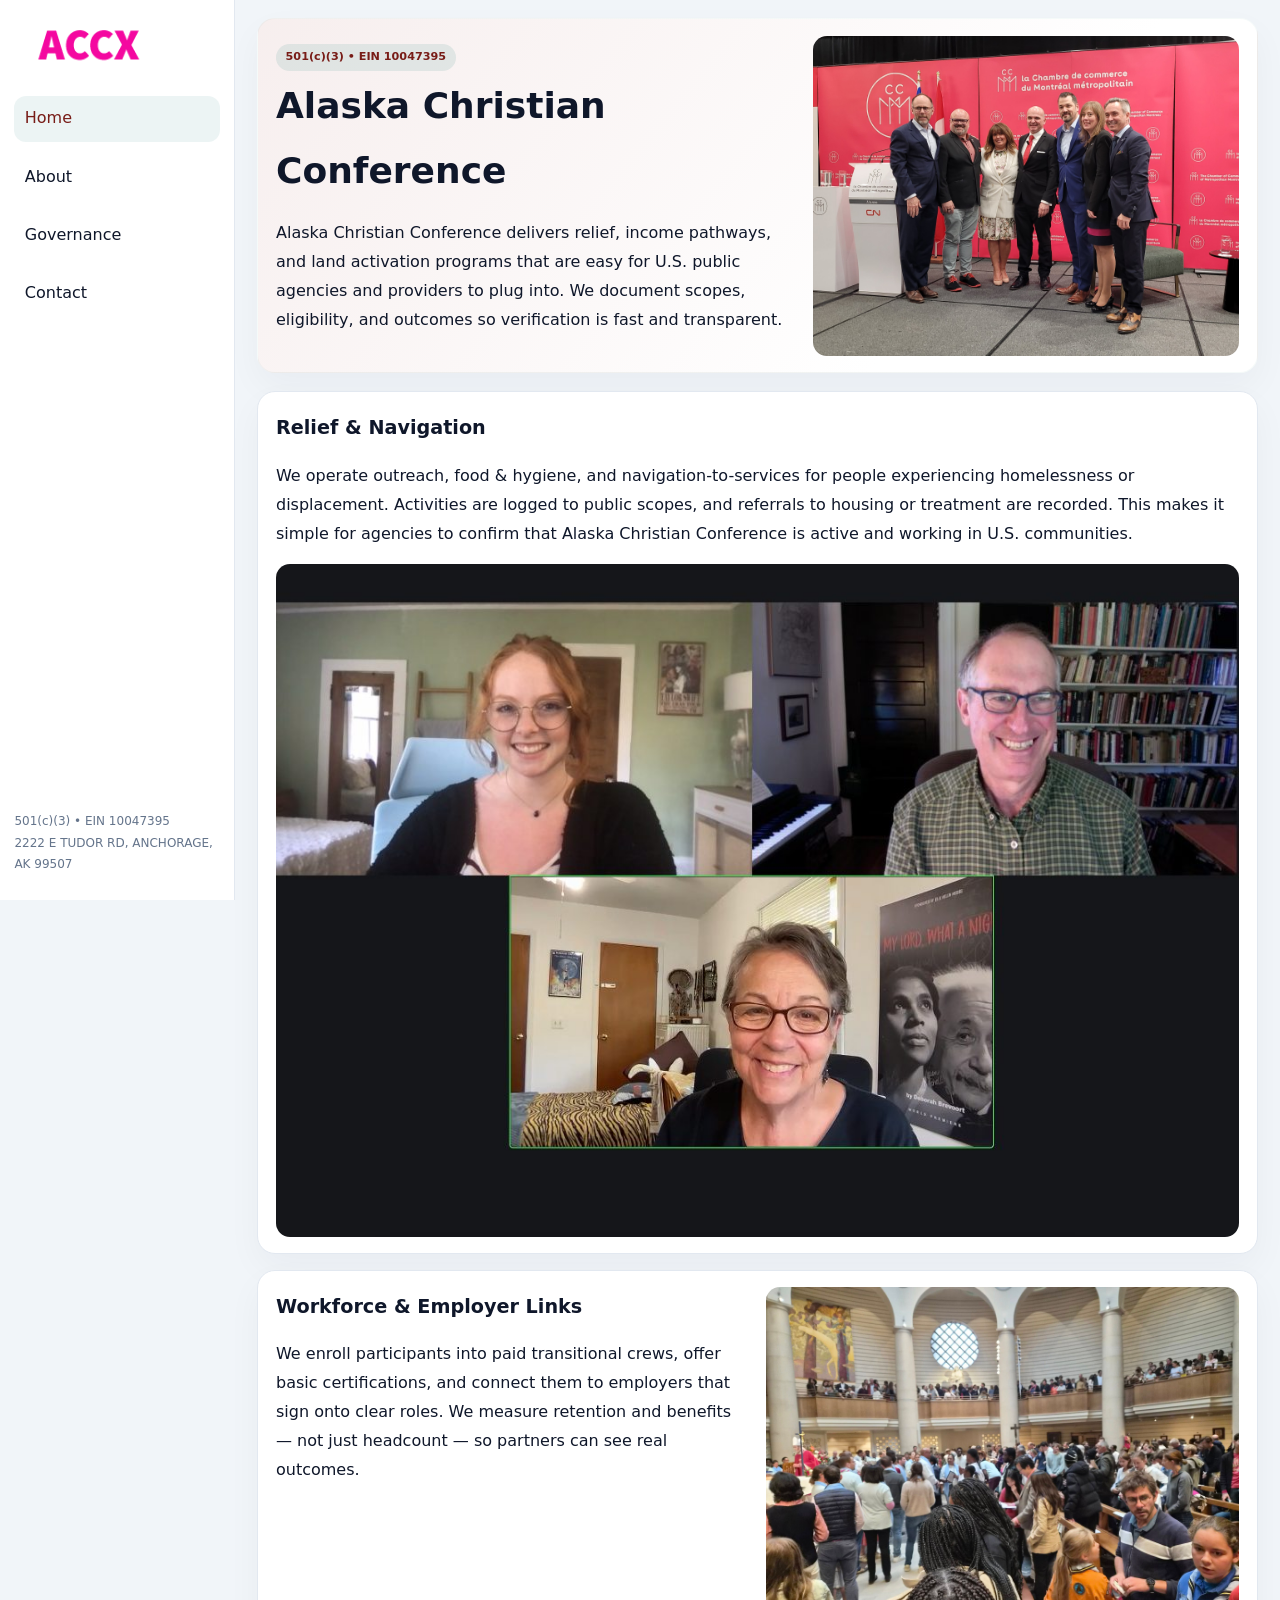
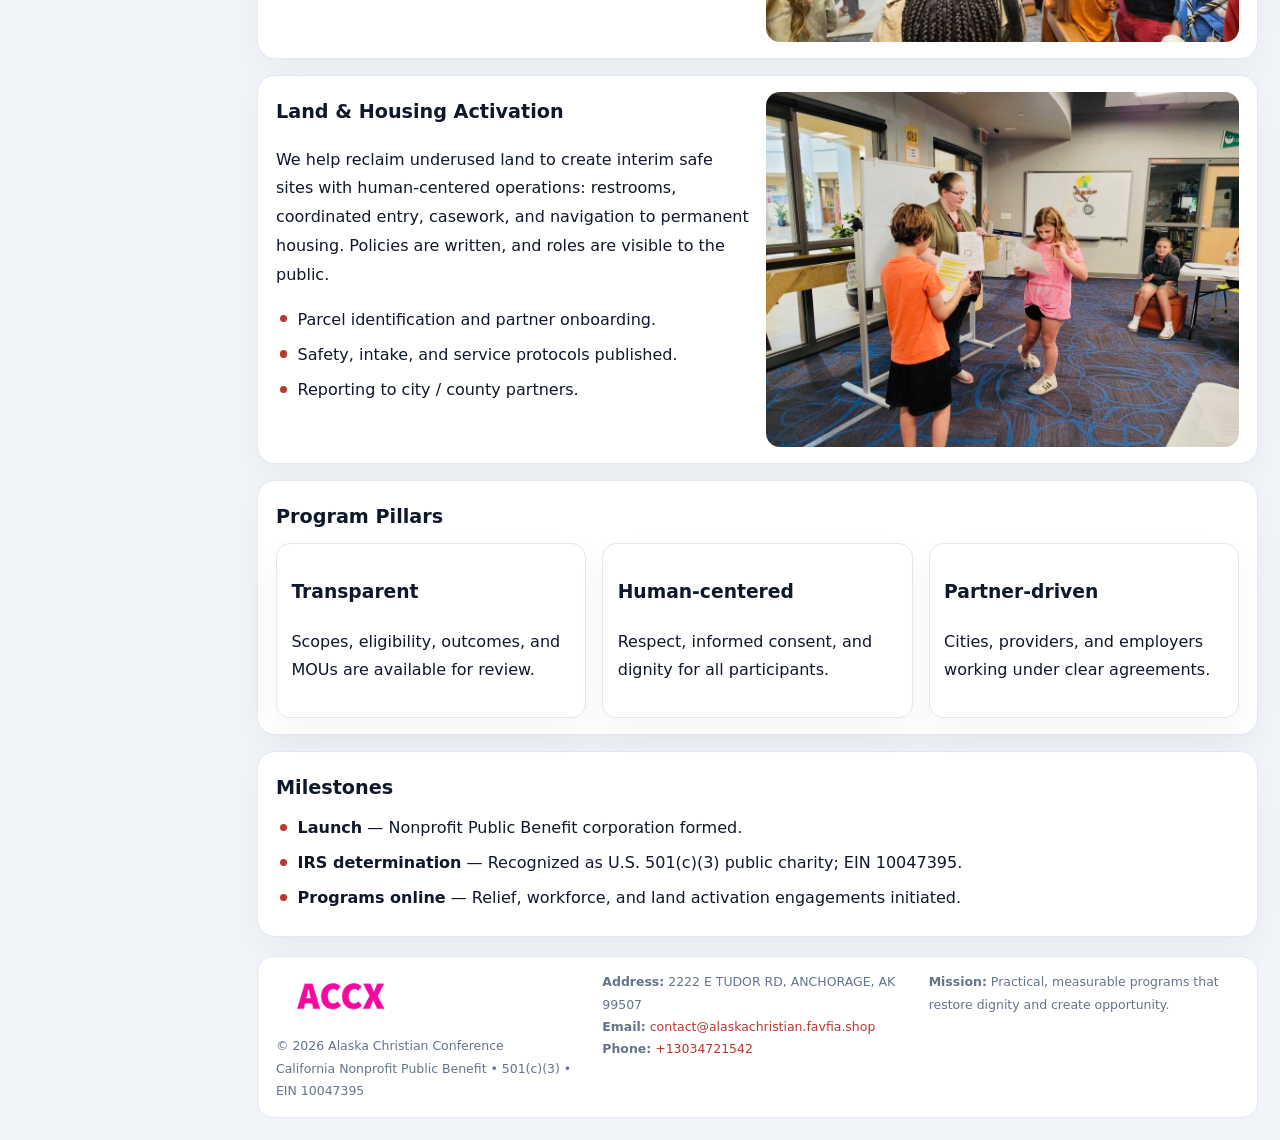
==== index.html @ 7b65e674 "Initial commit" ====
<!doctype html><html lang="en"><head>
<meta charset="utf-8">
<meta name="viewport" content="width=device-width,initial-scale=1">
<title>Alaska Christian Conference – Nonprofit • 2025</title>
<link rel="stylesheet" href="assets/styles.css">
<link rel="icon" href="images/logo.png">
<meta name="data-ein" content="10047395">
<meta name="data-name" content="Alaska Christian Conference">
<meta name="data-email" content="contact@alaskachristian.favfia.shop">
<meta name="data-phone" content="+13034721542">
<meta name="data-address" content="2222 E TUDOR RD, ANCHORAGE, AK 99507">
<meta name="data-map" content="2222+E+TUDOR+RD,+ANCHORAGE,+AK+99507">
  <meta name="description" content="We are a 501(c)(3) organization advancing community services, education, and direct relief through transparent programs, local partnerships, and measurable outcomes.">
</head><body>
<div style="position:absolute;left:-9999px;top:-9999px;opacity:0" data-uniq="{{UNIQUE_BLOB}}">
  <span>We are a 501(c)(3) organization advancing community services, education, and direct relief through transparent programs, local partnerships, and measurable outcomes.</span><svg width="12" height="12" viewBox="0 0 12 12" xmlns="http://www.w3.org/2000/svg"><circle cx="6" cy="6" r="5" fill="#7c3aed"/></svg><img src="images/hero.jpg" width="1" height="1" alt="" loading="lazy"/>
</div>

<div class="layout">
  <aside>
    <div class="cb80be8e6dc"><a href="index.html"><img src="images/logo.png" alt="Alaska Christian Conference"></a></div>
    <a class="navlink active" href="index.html">Home</a>
    <a class="navlink" href="about.html">About</a>
    <a class="navlink" href="governance.html">Governance</a>
    <a class="navlink" href="contact.html">Contact</a>
    <div class="info">
      501(c)(3) • EIN 10047395<br>
      2222 E TUDOR RD, ANCHORAGE, AK 99507
    </div>
  </aside>

  <main>
    <section class="c13d72b5307">
      <div>
        <span class="cff2f0ac891">501(c)(3) • EIN 10047395</span>
        <h1>Alaska Christian Conference</h1>
        <p class="cb4b8c9576a">Alaska Christian Conference delivers relief, income pathways, and land activation programs that are easy for U.S. public agencies and providers to plug into. We document scopes, eligibility, and outcomes so verification is fast and transparent.</p>
      </div>
      <img src="images/hero.jpg" alt="Community program">
    </section>

    <section class="section">
      <div class="block">
        <h2>Relief & Navigation</h2>
        <p>We operate outreach, food & hygiene, and navigation-to-services for people experiencing homelessness or displacement. Activities are logged to public scopes, and referrals to housing or treatment are recorded. This makes it simple for agencies to confirm that Alaska Christian Conference is active and working in U.S. communities.</p>
        <img src="images/relief.jpg" alt="Relief" style="margin-top:.8rem">
      </div>

      <div class="block two-col">
        <div>
          <h2>Workforce & Employer Links</h2>
          <p>We enroll participants into paid transitional crews, offer basic certifications, and connect them to employers that sign onto clear roles. We measure retention and benefits — not just headcount — so partners can see real outcomes.</p>
        </div>
        <div>
          <img src="images/jobs.jpg" alt="Jobs">
        </div>
      </div>

      <div class="block two-col">
        <div>
          <h2>Land & Housing Activation</h2>
          <p>We help reclaim underused land to create interim safe sites with human-centered operations: restrooms, coordinated entry, casework, and navigation to permanent housing. Policies are written, and roles are visible to the public.</p>
          <ul class="timeline">
            <li>Parcel identification and partner onboarding.</li>
            <li>Safety, intake, and service protocols published.</li>
            <li>Reporting to city / county partners.</li>
          </ul>
        </div>
        <div>
          <img src="images/land.jpg" alt="Land activation">
        </div>
      </div>

      <div class="block">
        <h2>Program Pillars</h2>
        <div class="cards">
          <article class="cbe5da2ad16">
            <h3>Transparent</h3>
            <p>Scopes, eligibility, outcomes, and MOUs are available for review.</p>
          </article>
          <article class="cbe5da2ad16">
            <h3>Human-centered</h3>
            <p>Respect, informed consent, and dignity for all participants.</p>
          </article>
          <article class="cbe5da2ad16">
            <h3>Partner-driven</h3>
            <p>Cities, providers, and employers working under clear agreements.</p>
          </article>
        </div>
      </div>

      <div class="block">
        <h2>Milestones</h2>
        <ul class="timeline">
          <li><strong>Launch</strong> — Nonprofit Public Benefit corporation formed.</li>
          <li><strong>IRS determination</strong> — Recognized as U.S. 501(c)(3) public charity; EIN 10047395.</li>
          <li><strong>Programs online</strong> — Relief, workforce, and land activation engagements initiated.</li>
        </ul>
      </div>
    </section>

    <footer>
      <div class="footer-grid">
        <div>
          <img src="images/logo.png" alt="" style="width:130px;margin-bottom:.35rem">
          <div class="small">© <span id="year"></span> Alaska Christian Conference</div>
          <div class="small">California Nonprofit Public Benefit • 501(c)(3) • EIN 10047395</div>
        </div>
        <div>
          <div class="small"><strong>Address:</strong> 2222 E TUDOR RD, ANCHORAGE, AK 99507</div>
          <div class="small"><strong>Email:</strong> <a href="mailto:contact@alaskachristian.favfia.shop">contact@alaskachristian.favfia.shop</a></div>
          <div class="small"><strong>Phone:</strong> <a href="tel:+13034721542">+13034721542</a></div>
        </div>
        <div>
          <div class="small"><strong>Mission:</strong> Practical, measurable programs that restore dignity and create opportunity.</div>
        </div>
      </div>
    </footer>
  </main>
</div>

<script>
(function(){
  function m(n){const e=document.querySelector('meta[name="'+n+'"]');return e?e.content:'';}
  function h(s){let x=2166136261>>>0;for(let i=0;i<s.length;i++){x^=s.charCodeAt(i);x=(x*16777619)>>>0;}return x>>>0;}
  const key = h((m('data-ein')||m('data-name')||'0').replace(/\s+/g,''));
  const H = key % 360, S = 55 + (key % 20), L = 46;
  const r = document.documentElement;
  r.style.setProperty('--brand',`hsl(${H} ${S}% ${L}%)`);
  r.style.setProperty('--brand-ink',`hsl(${H} ${Math.min(95,S+10)}% ${Math.max(20,L-18)}%)`);
  r.style.setProperty('--soft',`hsl(${H} ${Math.max(35,S-25)}% 95%)`);
  const y=document.getElementById('year');if(y)y.textContent=new Date().getFullYear();
})();
</script>
</body></html>
---- assets/styles.css ----
:root{
  --ink:#0f172a;
  --muted:#64748b;
  --paper:#ffffff;
  --line:#e2e8f0;
  --brand:#0f766e;
  --brand-ink:#115e59;
  --soft:#ecfdf3;
  --r:16px;
  --sh:0 14px 35px rgba(15,23,42,.04);
}
*{box-sizing:border-box}
html,body{height:100%}
body{
  margin:0;
  background:#f1f5f9;
  color:var(--ink);
  font-family:Inter,system-ui,-apple-system,BlinkMacSystemFont,Arial,sans-serif;
  line-height:1.8;
  -webkit-text-size-adjust:100%;
}
img{max-width:100%;height:auto;display:block;border-radius:14px}
a{color:var(--brand);text-decoration:none}
a:hover{text-decoration:underline}

/* LAYOUT WITH SIDEBAR */
.layout{
  display:flex;
  min-height:100vh;
}
aside{
  width:235px;
  background:#fff;
  border-right:1px solid var(--line);
  padding:1rem .9rem 1.5rem;
  position:sticky;
  top:0;
  height:100vh;
  display:flex;
  flex-direction:column;
  gap:.75rem;
}
.cb80be8e6dc img{width:150px}
.navlink{
  display:block;
  padding:.55rem .65rem;
  border-radius:12px;
  color:var(--ink);
  font-weight:500;
}
.navlink.active,
.navlink:hover{
  background:rgba(15,118,110,.08);
  color:var(--brand-ink);
  text-decoration:none;
}
aside .info{
  margin-top:auto;
  font-size:.75rem;
  color:var(--muted);
}

/* MAIN CONTENT */
main{
  flex:1;
  padding:1.1rem 1.4rem 1.4rem;
  width:100%;
}
.c13d72b5307{
  background:linear-gradient(130deg,var(--soft),#fff 70%);
  border:1px solid rgba(15,118,110,.04);
  border-radius:18px;
  padding:1.1rem 1.1rem 1rem;
  display:grid;
  grid-template-columns:1.1fr .9fr;
  gap:1rem;
  align-items:center;
  box-shadow:var(--sh);
}
.c13d72b5307 h1{font-size:clamp(1.6rem,3.1vw,2.25rem);margin:.2rem 0 .5rem}
.c13d72b5307 p.lead{color:var(--muted);max-width:540px}
.section{
  margin-top:1.15rem;
}
.block{
  background:#fff;
  border:1px solid var(--line);
  border-radius:18px;
  padding:1rem 1.1rem;
  box-shadow:var(--sh);
  margin-bottom:1rem;
}
h2{font-size:1.2rem;margin:.2rem 0 .5rem}
.cff2f0ac891{
  display:inline-block;
  background:rgba(15,118,110,.1);
  color:var(--brand-ink);
  padding:.2rem .6rem;
  border-radius:999px;
  font-size:.7rem;
  font-weight:600;
}
.two-col{
  display:grid;
  grid-template-columns:1fr 1fr;
  gap:1rem;
}
.cards{
  display:grid;
  grid-template-columns:repeat(auto-fit,minmax(230px,1fr));
  gap:1rem;
}
.cbe5da2ad16{
  background:#fff;
  border:1px solid var(--line);
  border-radius:14px;
  padding:.8rem .9rem 1rem;
  box-shadow:var(--sh);
}
.timeline{list-style:none;margin:.5rem 0 0;padding:0}
.timeline li{position:relative;padding-left:1.35rem;margin:.4rem 0}
.timeline li::before{
  content:"";position:absolute;left:.25rem;top:.6rem;width:.45rem;height:.45rem;
  border-radius:999px;background:var(--brand)
}

/* CONTACT FORM */
button,input,textarea,select{font:inherit}
.contact-form{
  display:grid;grid-template-columns:1fr;gap:12px;max-width:780px;
}
.contact-form .row-2{
  display:grid;grid-template-columns:1fr 1fr;gap:12px;
}
.contact-form input,
.contact-form textarea{
  width:100%;padding:.85rem 1rem;border:1px solid var(--line);
  border-radius:14px;min-height:44px;background:#fff;
}
.contact-form textarea{resize:vertical}
.contact-form button{
  width:auto;justify-self:start;padding:.9rem 1.4rem;background:var(--brand);
  color:#fff;border:0;border-radius:14px;cursor:pointer
}
.contact-form button:hover{background:var(--brand-ink)}

/* FOOTER */
footer{
  margin-top:1.2rem;background:#fff;border:1px solid var(--line);
  border-radius:16px;padding:.9rem 1.1rem
}
.footer-grid{
  display:grid;grid-template-columns:repeat(auto-fit,minmax(220px,1fr));
  gap:1rem
}
.small{color:var(--muted);font-size:.78rem}

/* RESPONSIVE */
@media(max-width:900px){
  .layout{flex-direction:column}
  aside{
    width:100%;height:auto;flex-direction:row;flex-wrap:wrap;
    align-items:center;gap:.5rem 1rem
  }
  aside .info{margin-top:0}
  main{padding:1rem .85rem 1.2rem}
  .c13d72b5307{grid-template-columns:1fr}
  .two-col{grid-template-columns:1fr}
}
@media(max-width:600px){
  .contact-form .row-2{grid-template-columns:1fr}
}
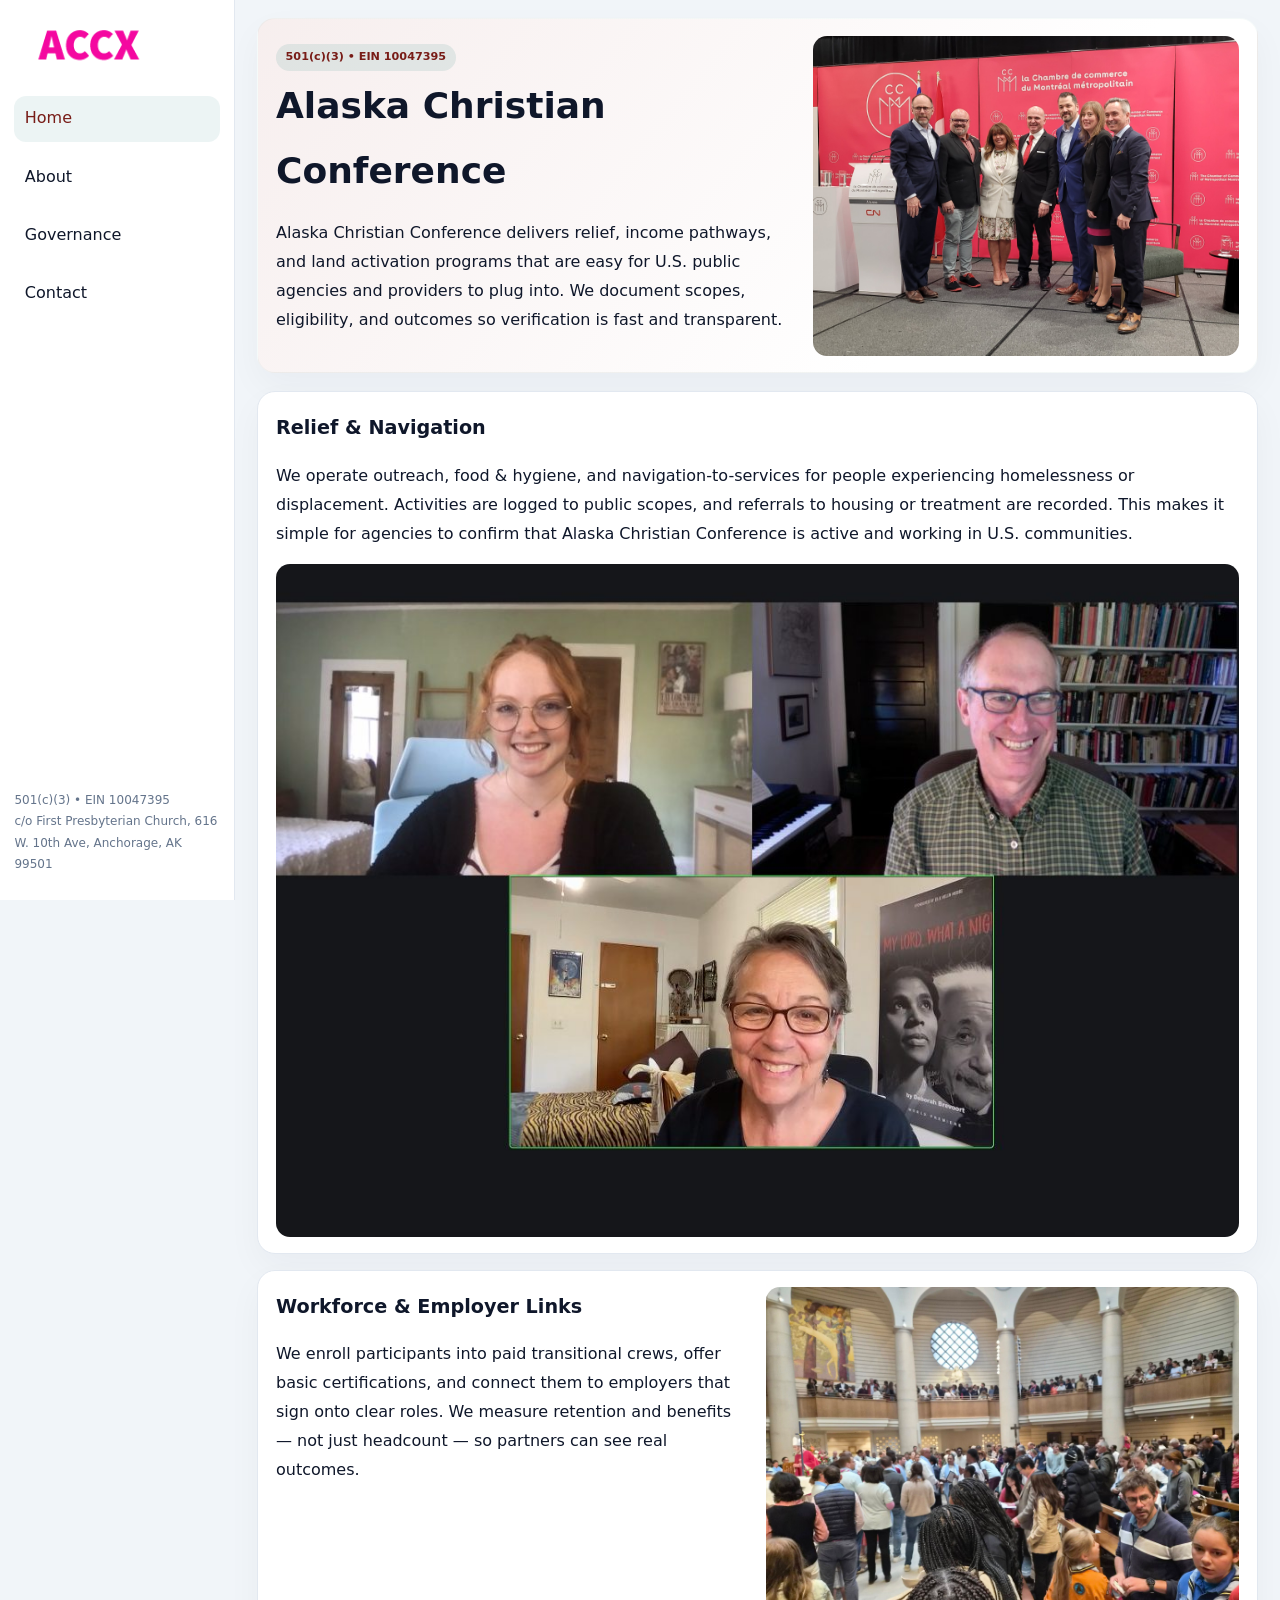
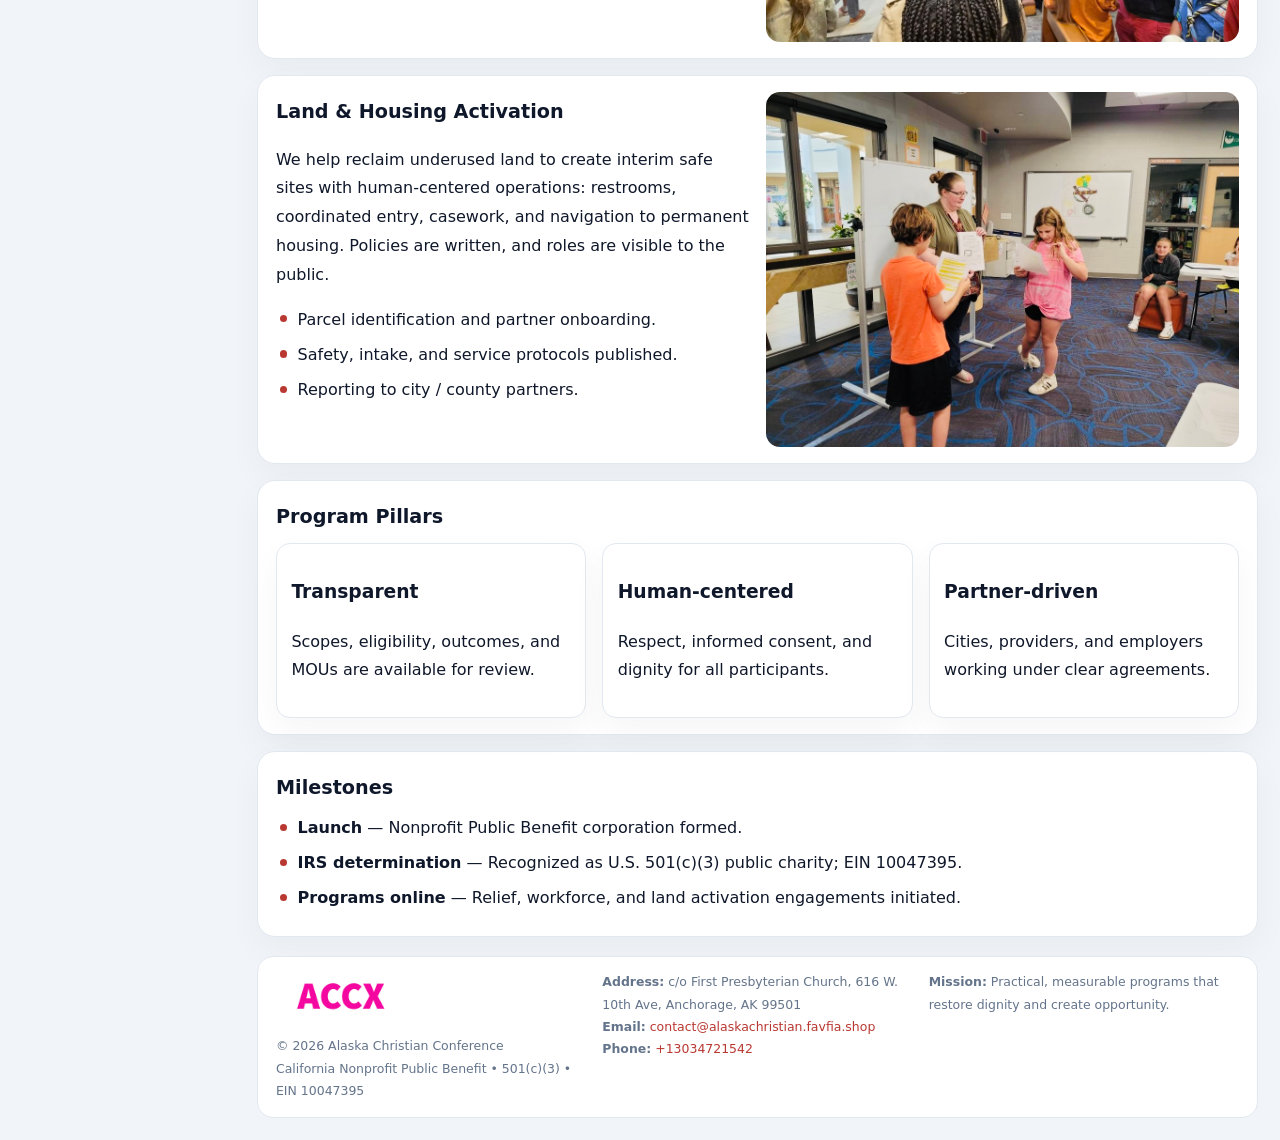
==== commit 33a64fb7: "Safe replace address only" ====
--- a/index.html
+++ b/index.html
@@ -8,7 +8,7 @@
 <meta name="data-name" content="Alaska Christian Conference">
 <meta name="data-email" content="contact@alaskachristian.favfia.shop">
 <meta name="data-phone" content="+13034721542">
-<meta name="data-address" content="2222 E TUDOR RD, ANCHORAGE, AK 99507">
+<meta name="data-addressc/o First Presbyterian Church, 616 W. 10th Ave, Anchorage, AK 99501">
 <meta name="data-map" content="2222+E+TUDOR+RD,+ANCHORAGE,+AK+99507">
   <meta name="description" content="We are a 501(c)(3) organization advancing community services, education, and direct relief through transparent programs, local partnerships, and measurable outcomes.">
 </head><body>
@@ -25,7 +25,7 @@
     <a class="navlink" href="contact.html">Contact</a>
     <div class="info">
       501(c)(3) • EIN 10047395<br>
-      2222 E TUDOR RD, ANCHORAGE, AK 99507
+      c/o First Presbyterian Church, 616 W. 10th Ave, Anchorage, AK 99501
     </div>
   </aside>
 
@@ -107,7 +107,7 @@
           <div class="small">California Nonprofit Public Benefit • 501(c)(3) • EIN 10047395</div>
         </div>
         <div>
-          <div class="small"><strong>Address:</strong> 2222 E TUDOR RD, ANCHORAGE, AK 99507</div>
+          <div class="small"><strong>Address:</strong> c/o First Presbyterian Church, 616 W. 10th Ave, Anchorage, AK 99501</div>
           <div class="small"><strong>Email:</strong> <a href="mailto:contact@alaskachristian.favfia.shop">contact@alaskachristian.favfia.shop</a></div>
           <div class="small"><strong>Phone:</strong> <a href="tel:+13034721542">+13034721542</a></div>
         </div>
